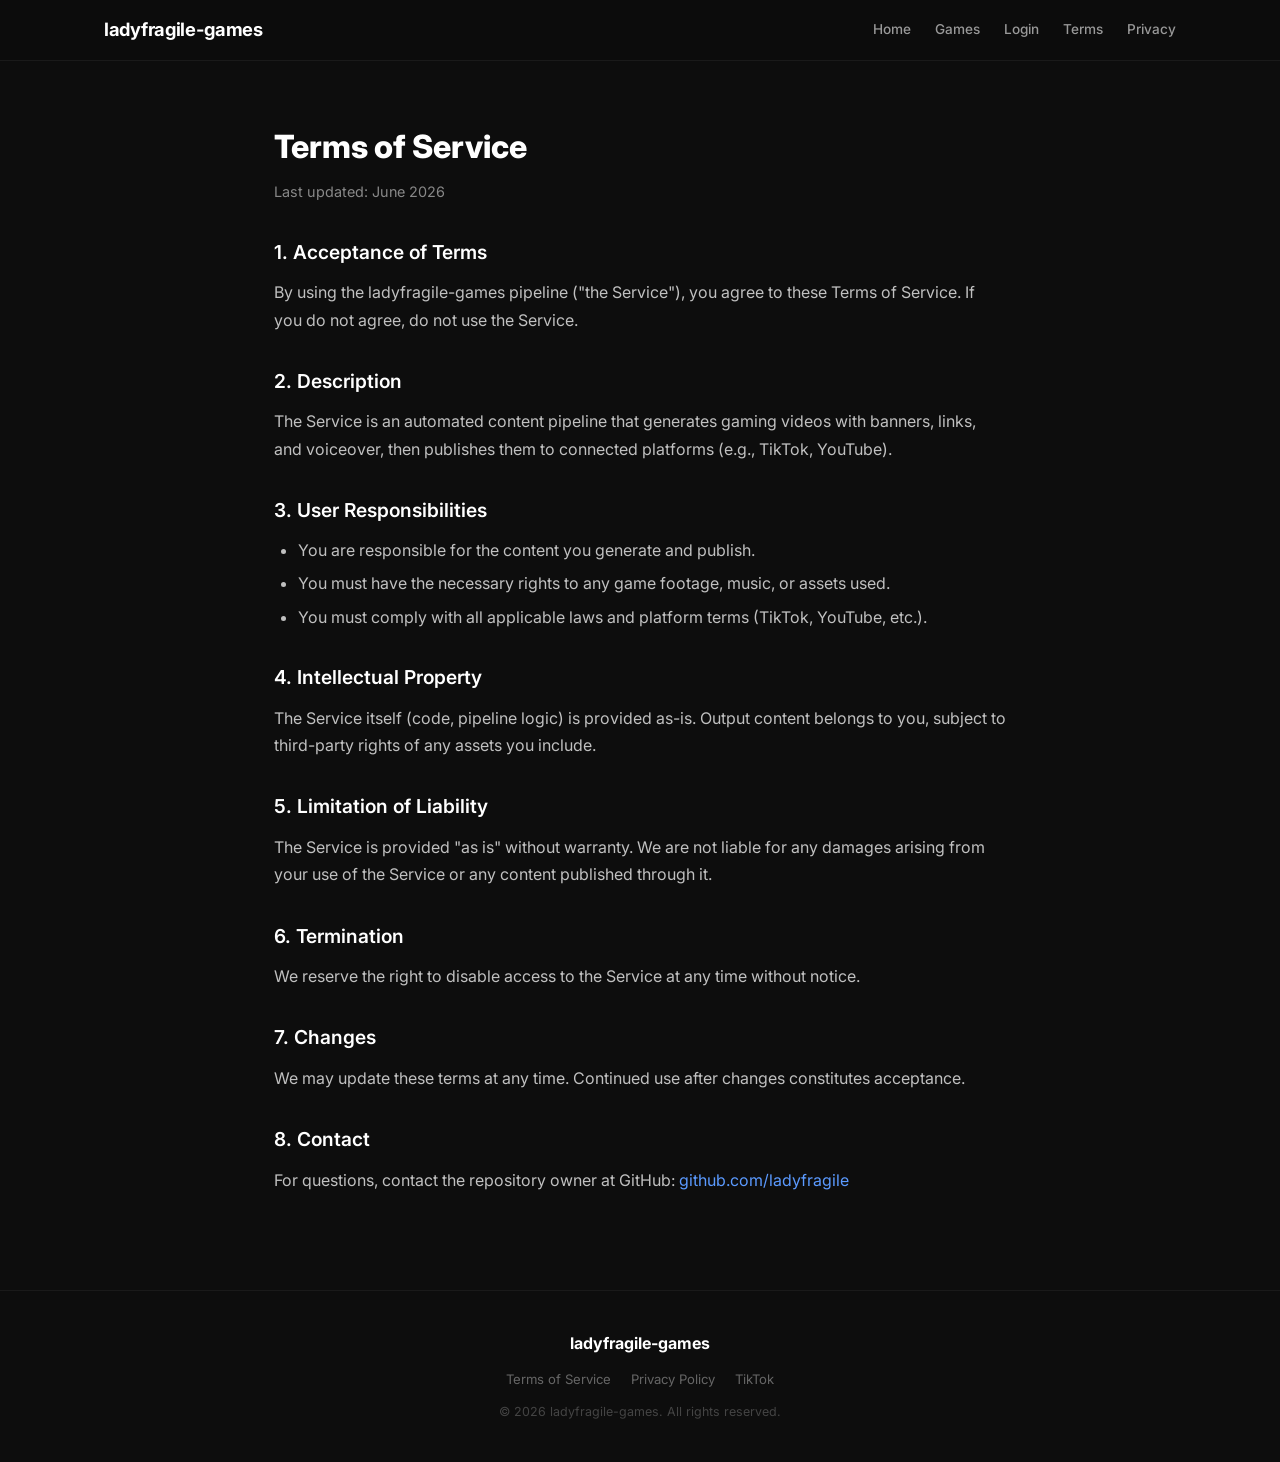
==== terms-of-service/index.html @ ef2c11cd "Remove obsolete TikTok verification files, delete Terms of Service and add new Privacy Policy and Te" ====
<!DOCTYPE html>
<html lang="en">
<head>
  <meta charset="UTF-8">
  <meta name="viewport" content="width=device-width, initial-scale=1">
  <title>ladyfragile-games Terms of Service</title>
  <link rel="icon" href="../favicon.ico" type="image/x-icon">
  <link rel="preconnect" href="https://fonts.googleapis.com">
  <link rel="preconnect" href="https://fonts.gstatic.com" crossorigin>
  <link href="https://fonts.googleapis.com/css2?family=Inter:wght@400;500;600;700;800&display=swap" rel="stylesheet">
  <link rel="stylesheet" href="../css/style.css">
  <style>
    .legal-content { max-width: 780px; margin: 0 auto; padding: 60px 24px 80px; }
    .legal-content h1 { font-size: 2rem; font-weight: 800; color: #fff; margin-bottom: 8px; }
    .legal-content .date { color: #888; font-size: 0.9rem; margin-bottom: 32px; }
    .legal-content h2 { font-size: 1.2rem; font-weight: 600; margin-top: 32px; margin-bottom: 12px; color: #fff; }
    .legal-content p { margin-bottom: 16px; color: #c0c0c0; line-height: 1.7; }
    .legal-content ul { margin: 12px 0 20px 24px; color: #c0c0c0; }
    .legal-content li { margin-bottom: 8px; }
    .legal-content strong { color: #e0e0e0; }
    .legal-content a { color: #5b9aff; }
  </style>
</head>
<body>

  <!-- HEADER -->
  <header class="header">
    <div class="container header-inner">
      <a href="/" class="logo">ladyfragile-games</a>
      <nav class="nav">
        <a href="/">Home</a>
        <a href="/#games">Games</a>
        <a href="#" id="loginBtn">Login</a>
        <a href="/terms-of-service/">Terms</a>
        <a href="/privacy-policy">Privacy</a>
      </nav>
    </div>
  </header>

  <div class="legal-content">
    <h1>Terms of Service</h1>
    <p class="date">Last updated: June 2026</p>

    <h2>1. Acceptance of Terms</h2>
    <p>By using the ladyfragile-games pipeline ("the Service"), you agree to these Terms of Service. If you do not agree, do not use the Service.</p>

    <h2>2. Description</h2>
    <p>The Service is an automated content pipeline that generates gaming videos with banners, links, and voiceover, then publishes them to connected platforms (e.g., TikTok, YouTube).</p>

    <h2>3. User Responsibilities</h2>
    <ul>
      <li>You are responsible for the content you generate and publish.</li>
      <li>You must have the necessary rights to any game footage, music, or assets used.</li>
      <li>You must comply with all applicable laws and platform terms (TikTok, YouTube, etc.).</li>
    </ul>

    <h2>4. Intellectual Property</h2>
    <p>The Service itself (code, pipeline logic) is provided as-is. Output content belongs to you, subject to third-party rights of any assets you include.</p>

    <h2>5. Limitation of Liability</h2>
    <p>The Service is provided "as is" without warranty. We are not liable for any damages arising from your use of the Service or any content published through it.</p>

    <h2>6. Termination</h2>
    <p>We reserve the right to disable access to the Service at any time without notice.</p>

    <h2>7. Changes</h2>
    <p>We may update these terms at any time. Continued use after changes constitutes acceptance.</p>

    <h2>8. Contact</h2>
    <p>For questions, contact the repository owner at GitHub: <a href="https://github.com/ladyfragile" target="_blank">github.com/ladyfragile</a></p>
  </div>

  <!-- FOOTER -->
  <footer class="footer">
    <div class="container footer-inner">
      <div class="footer-brand">ladyfragile-games</div>
      <div class="footer-links">
        <a href="/terms-of-service/">Terms of Service</a>
        <a href="/privacy-policy">Privacy Policy</a>
        <a href="https://www.tiktok.com/@ladyfragile1" target="_blank">TikTok</a>
      </div>
      <div class="footer-copy">&copy; 2026 ladyfragile-games. All rights reserved.</div>
    </div>
  </footer>

  <script src="../js/main.js"></script>
</body>
</html>
---- css/style.css ----
* { margin: 0; padding: 0; box-sizing: border-box; }
html { scroll-behavior: smooth; }
body {
  font-family: 'Inter', -apple-system, BlinkMacSystemFont, 'Segoe UI', Roboto, sans-serif;
  color: #e0e0e0;
  background: #0d0d0d;
  line-height: 1.6;
}
a { color: #fe2c55; text-decoration: none; transition: color .2s; }
a:hover { color: #ff6b8a; }
.container {
  max-width: 1120px;
  margin: 0 auto;
  padding: 0 24px;
}

/* HEADER */
.header {
  position: sticky;
  top: 0;
  z-index: 100;
  background: #0d0d0dcc;
  backdrop-filter: blur(12px);
  border-bottom: 1px solid #1a1a1a;
}
.header-inner {
  display: flex;
  align-items: center;
  justify-content: space-between;
  height: 60px;
}
.logo {
  font-size: 1.15rem;
  font-weight: 700;
  color: #fff;
  letter-spacing: -0.3px;
}
.logo:hover { color: #fe2c55; }
.nav { display: flex; gap: 24px; }
.nav a {
  font-size: .85rem;
  font-weight: 500;
  color: #999;
  transition: color .2s;
}
.nav a:hover { color: #fff; }

/* HERO */
.hero {
  padding: 100px 0 80px;
  text-align: center;
  background: linear-gradient(180deg, #0d0d0d 0%, #111 50%, #0d0d0d 100%);
}
.hero-inner { max-width: 680px; }
.hero h1 {
  font-size: 3rem;
  font-weight: 800;
  color: #fff;
  letter-spacing: -1px;
  margin-bottom: 16px;
}
.hero-sub {
  font-size: 1.1rem;
  color: #888;
  margin-bottom: 32px;
  line-height: 1.7;
}
.btn {
  display: inline-block;
  padding: 14px 36px;
  border-radius: 8px;
  background: #fe2c55;
  color: #fff;
  font-weight: 600;
  font-size: .95rem;
  transition: background .2s, transform .15s;
}
.btn:hover {
  background: #e01e45;
  color: #fff;
  transform: translateY(-1px);
}

/* SECTIONS */
.section {
  padding: 80px 0;
}
.section-dark {
  background: #111;
}
.section-title {
  font-size: 1.75rem;
  font-weight: 700;
  color: #fff;
  text-align: center;
  margin-bottom: 8px;
}
.section-desc {
  text-align: center;
  color: #666;
  margin-bottom: 48px;
  font-size: .95rem;
}

/* GAMES GRID */
.games-grid {
  display: grid;
  grid-template-columns: repeat(auto-fill, minmax(300px, 1fr));
  gap: 24px;
}
.game-card-link {
  text-decoration: none;
  color: inherit;
  display: block;
}
.game-card {
  background: #181818;
  border-radius: 12px;
  overflow: hidden;
  border: 1px solid #222;
  transition: border-color .2s, transform .2s;
}
.game-card:hover {
  border-color: #333;
  transform: translateY(-2px);
}
.game-thumb {
  width: 100%;
  height: 180px;
  object-fit: cover;
  display: block;
  background: #222;
}
.game-thumb-placeholder {
  width: 100%;
  height: 180px;
  display: flex;
  align-items: center;
  justify-content: center;
  font-size: 2.5rem;
  font-weight: 800;
  color: #fff;
  letter-spacing: 1px;
}
.game-info {
  padding: 16px 18px 18px;
}
.game-name {
  font-size: 1rem;
  font-weight: 600;
  color: #fff;
  margin-bottom: 8px;
  line-height: 1.3;
}
.game-stars {
  display: flex;
  gap: 3px;
  margin-bottom: 12px;
}
.star {
  font-size: 1rem;
  color: #444;
  transition: color .2s;
}
.star.active { color: #f5a623; }
.game-link {
  display: inline-flex;
  align-items: center;
  gap: 6px;
  font-size: .82rem;
  font-weight: 600;
  color: #fe2c55;
  transition: color .2s;
}
.game-link:hover { color: #ff6b8a; }

/* REVIEWS */
.reviews-grid {
  display: grid;
  grid-template-columns: repeat(auto-fill, minmax(300px, 1fr));
  gap: 24px;
}
.review-card {
  background: #181818;
  border-radius: 12px;
  padding: 24px;
  border: 1px solid #222;
}
.review-header {
  display: flex;
  align-items: center;
  gap: 12px;
  margin-bottom: 14px;
}
.review-avatar {
  width: 42px;
  height: 42px;
  border-radius: 50%;
  display: flex;
  align-items: center;
  justify-content: center;
  font-weight: 700;
  font-size: .9rem;
  color: #fff;
  flex-shrink: 0;
}
.review-author { font-weight: 600; color: #fff; font-size: .9rem; }
.review-stars { display: flex; gap: 2px; margin-top: 3px; }
.review-text {
  color: #999;
  font-size: .88rem;
  line-height: 1.6;
}

/* ABOUT */
.about-content {
  max-width: 720px;
  margin: 0 auto;
}
.about-content p {
  color: #999;
  margin-bottom: 16px;
  font-size: .95rem;
  line-height: 1.7;
}
.about-steps {
  display: grid;
  grid-template-columns: repeat(auto-fill, minmax(220px, 1fr));
  gap: 20px;
  margin-top: 40px;
}
.step {
  background: #181818;
  border-radius: 12px;
  padding: 24px;
  text-align: center;
  border: 1px solid #222;
}
.step-num {
  width: 40px;
  height: 40px;
  border-radius: 50%;
  background: #fe2c55;
  color: #fff;
  font-weight: 700;
  font-size: 1.1rem;
  display: flex;
  align-items: center;
  justify-content: center;
  margin: 0 auto 12px;
}
.step h3 {
  font-size: .95rem;
  font-weight: 600;
  color: #fff;
  margin-bottom: 8px;
}
.step p {
  font-size: .82rem;
  color: #666;
  margin-bottom: 0;
}

/* OAUTH CALLBACK */
.oauth-callback {
  position: fixed;
  top: 0;
  left: 0;
  right: 0;
  z-index: 200;
  background: rgba(0,0,0,0.85);
  display: flex;
  align-items: flex-start;
  justify-content: center;
  padding-top: 60px;
  min-height: 100vh;
}
.oauth-callback.hidden { display: none; }
.oauth-callback-inner {
  background: #181818;
  border: 1px solid #333;
  border-radius: 16px;
  padding: 40px;
  max-width: 560px;
  width: 90%;
  text-align: center;
}
.oauth-callback-header {
  display: flex;
  align-items: center;
  justify-content: center;
  gap: 10px;
  font-size: 1.3rem;
  font-weight: 700;
  color: #fff;
  margin-bottom: 16px;
}
.oauth-callback-icon {
  width: 40px;
  height: 40px;
  border-radius: 50%;
  background: #2ecc71;
  color: #fff;
  display: flex;
  align-items: center;
  justify-content: center;
  font-size: 1.2rem;
}
.oauth-callback-inner p {
  color: #999;
  font-size: .9rem;
  margin-bottom: 16px;
  line-height: 1.6;
}
.oauth-code-box {
  display: flex;
  align-items: center;
  gap: 10px;
  background: #111;
  border: 1px solid #333;
  border-radius: 8px;
  padding: 12px 16px;
  margin-bottom: 16px;
  word-break: break-all;
}
.oauth-code-box code {
  flex: 1;
  font-family: 'Courier New', monospace;
  font-size: .82rem;
  color: #5b9aff;
  text-align: left;
}
.oauth-callback-hint {
  font-size: .82rem !important;
  color: #666 !important;
}
.oauth-callback-hint code {
  font-family: 'Courier New', monospace;
  font-size: .82rem;
  color: #888;
  background: #111;
  padding: 2px 6px;
  border-radius: 4px;
}

/* HERO BUTTONS */
.hero-buttons {
  display: flex;
  gap: 12px;
  justify-content: center;
  flex-wrap: wrap;
}
.btn-outline {
  background: transparent;
  border: 2px solid #fe2c55;
  color: #fe2c55;
}
.btn-outline:hover {
  background: #fe2c55;
  color: #fff;
}
.btn-small {
  padding: 8px 18px;
  font-size: .82rem;
  flex-shrink: 0;
}

/* FOOTER */
.footer {
  padding: 40px 0;
  border-top: 1px solid #1a1a1a;
  text-align: center;
}
.footer-inner { display: flex; flex-direction: column; align-items: center; gap: 12px; }
.footer-brand { font-weight: 700; color: #fff; font-size: 1rem; }
.footer-links { display: flex; gap: 20px; }
.footer-links a { font-size: .82rem; color: #666; }
.footer-links a:hover { color: #fe2c55; }
.footer-copy { font-size: .78rem; color: #444; }

/* RESPONSIVE */
@media (max-width: 640px) {
  .hero { padding: 60px 0 50px; }
  .hero h1 { font-size: 2rem; }
  .hero-sub { font-size: .95rem; }
  .nav { gap: 14px; }
  .nav a { font-size: .78rem; }
  .games-grid { grid-template-columns: 1fr; }
  .reviews-grid { grid-template-columns: 1fr; }
  .about-steps { grid-template-columns: 1fr 1fr; }
}
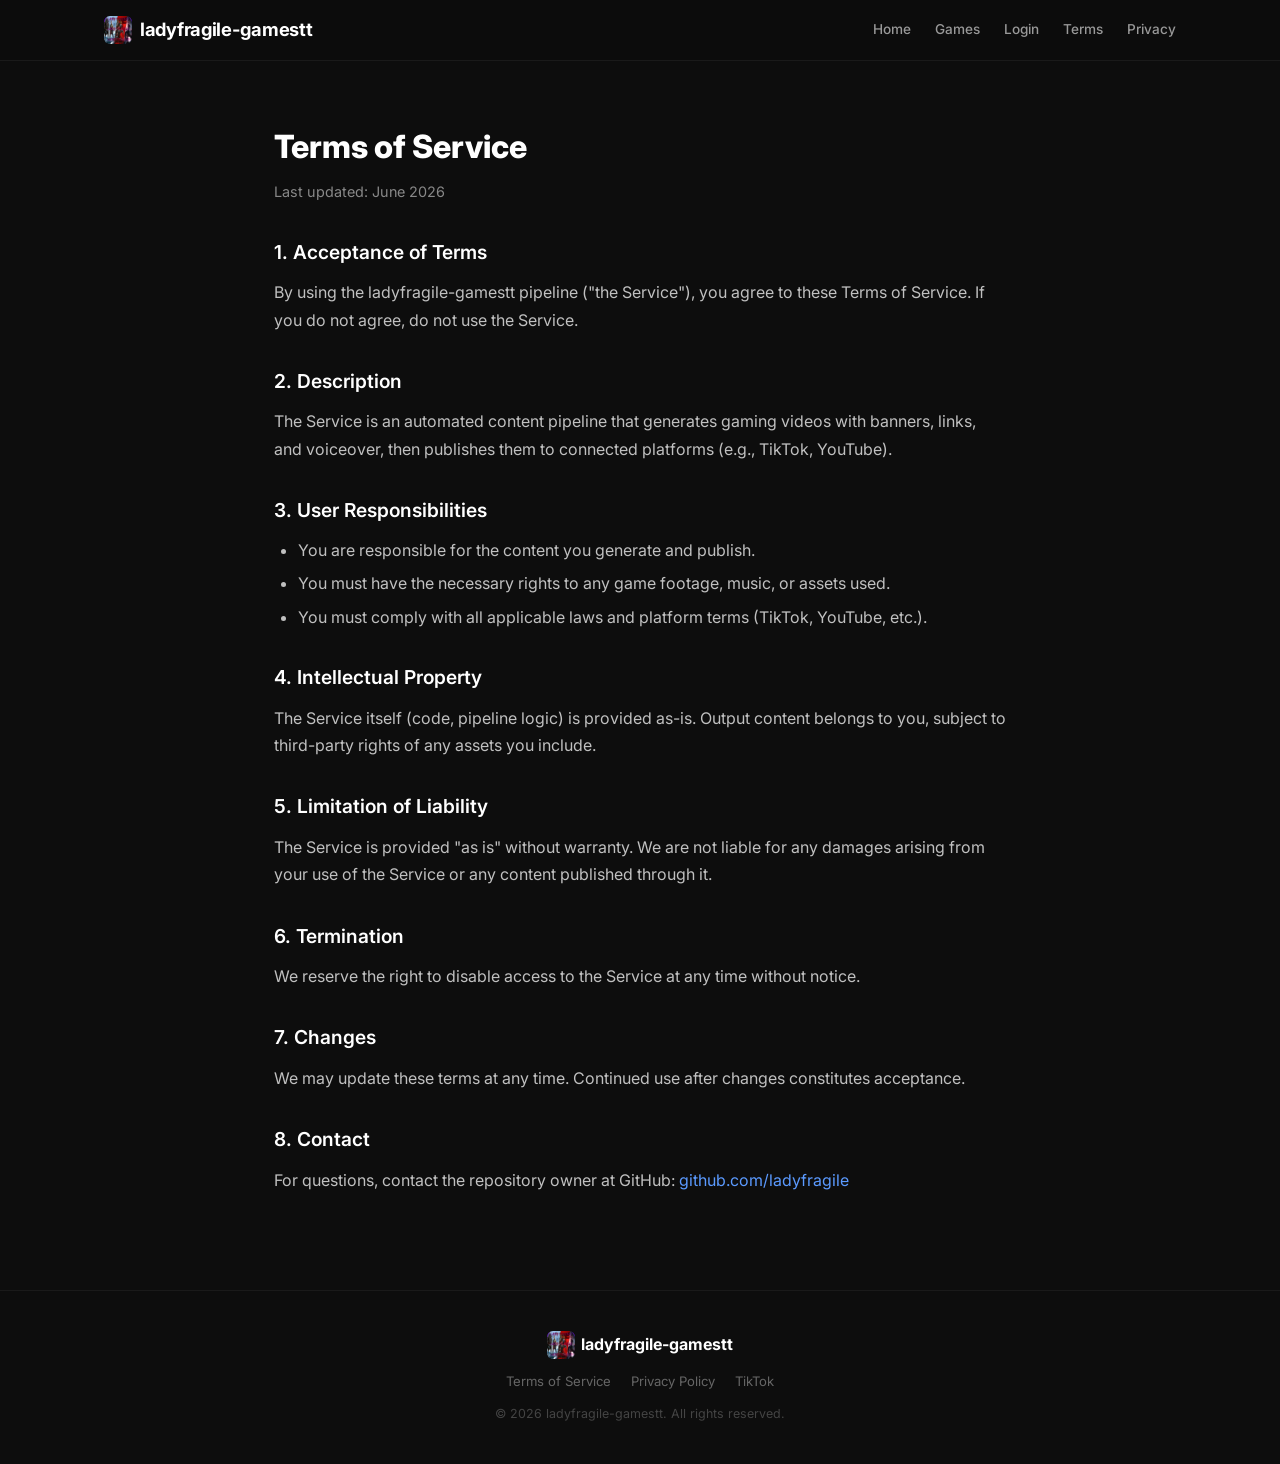
==== commit 19d7130b: "Add new icon and banner images for enhanced UI" ====
--- a/terms-of-service/index.html
+++ b/terms-of-service/index.html
@@ -1,88 +1,164 @@
-<!DOCTYPE html>
+<!doctype html>
 <html lang="en">
-<head>
-  <meta charset="UTF-8">
-  <meta name="viewport" content="width=device-width, initial-scale=1">
-  <title>ladyfragile-games Terms of Service</title>
-  <link rel="icon" href="../favicon.ico" type="image/x-icon">
-  <link rel="preconnect" href="https://fonts.googleapis.com">
-  <link rel="preconnect" href="https://fonts.gstatic.com" crossorigin>
-  <link href="https://fonts.googleapis.com/css2?family=Inter:wght@400;500;600;700;800&display=swap" rel="stylesheet">
-  <link rel="stylesheet" href="../css/style.css">
-  <style>
-    .legal-content { max-width: 780px; margin: 0 auto; padding: 60px 24px 80px; }
-    .legal-content h1 { font-size: 2rem; font-weight: 800; color: #fff; margin-bottom: 8px; }
-    .legal-content .date { color: #888; font-size: 0.9rem; margin-bottom: 32px; }
-    .legal-content h2 { font-size: 1.2rem; font-weight: 600; margin-top: 32px; margin-bottom: 12px; color: #fff; }
-    .legal-content p { margin-bottom: 16px; color: #c0c0c0; line-height: 1.7; }
-    .legal-content ul { margin: 12px 0 20px 24px; color: #c0c0c0; }
-    .legal-content li { margin-bottom: 8px; }
-    .legal-content strong { color: #e0e0e0; }
-    .legal-content a { color: #5b9aff; }
-  </style>
-</head>
-<body>
+  <head>
+    <meta charset="UTF-8" />
+    <meta name="viewport" content="width=device-width, initial-scale=1" />
+    <title>ladyfragile-gamestt Terms of Service</title>
+    <link rel="icon" href="../favicon.ico" type="image/x-icon" />
+    <link rel="preconnect" href="https://fonts.googleapis.com" />
+    <link rel="preconnect" href="https://fonts.gstatic.com" crossorigin />
+    <link
+      href="https://fonts.googleapis.com/css2?family=Inter:wght@400;500;600;700;800&display=swap"
+      rel="stylesheet"
+    />
+    <link rel="stylesheet" href="../css/style.css" />
+    <style>
+      .legal-content {
+        max-width: 780px;
+        margin: 0 auto;
+        padding: 60px 24px 80px;
+      }
+      .legal-content h1 {
+        font-size: 2rem;
+        font-weight: 800;
+        color: #fff;
+        margin-bottom: 8px;
+      }
+      .legal-content .date {
+        color: #888;
+        font-size: 0.9rem;
+        margin-bottom: 32px;
+      }
+      .legal-content h2 {
+        font-size: 1.2rem;
+        font-weight: 600;
+        margin-top: 32px;
+        margin-bottom: 12px;
+        color: #fff;
+      }
+      .legal-content p {
+        margin-bottom: 16px;
+        color: #c0c0c0;
+        line-height: 1.7;
+      }
+      .legal-content ul {
+        margin: 12px 0 20px 24px;
+        color: #c0c0c0;
+      }
+      .legal-content li {
+        margin-bottom: 8px;
+      }
+      .legal-content strong {
+        color: #e0e0e0;
+      }
+      .legal-content a {
+        color: #5b9aff;
+      }
+    </style>
+  </head>
+  <body>
+    <!-- HEADER -->
+    <header class="header">
+      <div class="container header-inner">
+        <a href="/" class="logo"
+          ><img src="../icon.png" class="header-icon" alt="" />
+          ladyfragile-gamestt</a
+        >
+        <nav class="nav">
+          <a href="/">Home</a>
+          <a href="/#games">Games</a>
+          <a href="#" id="loginBtn">Login</a>
+          <a href="/terms-of-service/">Terms</a>
+          <a href="/privacy-policy">Privacy</a>
+        </nav>
+      </div>
+    </header>
 
-  <!-- HEADER -->
-  <header class="header">
-    <div class="container header-inner">
-      <a href="/" class="logo">ladyfragile-games</a>
-      <nav class="nav">
-        <a href="/">Home</a>
-        <a href="/#games">Games</a>
-        <a href="#" id="loginBtn">Login</a>
-        <a href="/terms-of-service/">Terms</a>
-        <a href="/privacy-policy">Privacy</a>
-      </nav>
+    <div class="legal-content">
+      <h1>Terms of Service</h1>
+      <p class="date">Last updated: June 2026</p>
+
+      <h2>1. Acceptance of Terms</h2>
+      <p>
+        By using the ladyfragile-gamestt pipeline ("the Service"), you agree to
+        these Terms of Service. If you do not agree, do not use the Service.
+      </p>
+
+      <h2>2. Description</h2>
+      <p>
+        The Service is an automated content pipeline that generates gaming
+        videos with banners, links, and voiceover, then publishes them to
+        connected platforms (e.g., TikTok, YouTube).
+      </p>
+
+      <h2>3. User Responsibilities</h2>
+      <ul>
+        <li>You are responsible for the content you generate and publish.</li>
+        <li>
+          You must have the necessary rights to any game footage, music, or
+          assets used.
+        </li>
+        <li>
+          You must comply with all applicable laws and platform terms (TikTok,
+          YouTube, etc.).
+        </li>
+      </ul>
+
+      <h2>4. Intellectual Property</h2>
+      <p>
+        The Service itself (code, pipeline logic) is provided as-is. Output
+        content belongs to you, subject to third-party rights of any assets you
+        include.
+      </p>
+
+      <h2>5. Limitation of Liability</h2>
+      <p>
+        The Service is provided "as is" without warranty. We are not liable for
+        any damages arising from your use of the Service or any content
+        published through it.
+      </p>
+
+      <h2>6. Termination</h2>
+      <p>
+        We reserve the right to disable access to the Service at any time
+        without notice.
+      </p>
+
+      <h2>7. Changes</h2>
+      <p>
+        We may update these terms at any time. Continued use after changes
+        constitutes acceptance.
+      </p>
+
+      <h2>8. Contact</h2>
+      <p>
+        For questions, contact the repository owner at GitHub:
+        <a href="https://github.com/alexeievenepoel" target="_blank"
+          >github.com/ladyfragile</a
+        >
+      </p>
     </div>
-  </header>
 
-  <div class="legal-content">
-    <h1>Terms of Service</h1>
-    <p class="date">Last updated: June 2026</p>
+    <!-- FOOTER -->
+    <footer class="footer">
+      <div class="container footer-inner">
+        <div class="footer-brand">
+          <img src="../icon.png" class="header-icon" alt="" />
+          ladyfragile-gamestt
+        </div>
+        <div class="footer-links">
+          <a href="/terms-of-service/">Terms of Service</a>
+          <a href="/privacy-policy">Privacy Policy</a>
+          <a href="https://www.tiktok.com/@ladyfragile1" target="_blank"
+            >TikTok</a
+          >
+        </div>
+        <div class="footer-copy">
+          &copy; 2026 ladyfragile-gamestt. All rights reserved.
+        </div>
+      </div>
+    </footer>
 
-    <h2>1. Acceptance of Terms</h2>
-    <p>By using the ladyfragile-games pipeline ("the Service"), you agree to these Terms of Service. If you do not agree, do not use the Service.</p>
-
-    <h2>2. Description</h2>
-    <p>The Service is an automated content pipeline that generates gaming videos with banners, links, and voiceover, then publishes them to connected platforms (e.g., TikTok, YouTube).</p>
-
-    <h2>3. User Responsibilities</h2>
-    <ul>
-      <li>You are responsible for the content you generate and publish.</li>
-      <li>You must have the necessary rights to any game footage, music, or assets used.</li>
-      <li>You must comply with all applicable laws and platform terms (TikTok, YouTube, etc.).</li>
-    </ul>
-
-    <h2>4. Intellectual Property</h2>
-    <p>The Service itself (code, pipeline logic) is provided as-is. Output content belongs to you, subject to third-party rights of any assets you include.</p>
-
-    <h2>5. Limitation of Liability</h2>
-    <p>The Service is provided "as is" without warranty. We are not liable for any damages arising from your use of the Service or any content published through it.</p>
-
-    <h2>6. Termination</h2>
-    <p>We reserve the right to disable access to the Service at any time without notice.</p>
-
-    <h2>7. Changes</h2>
-    <p>We may update these terms at any time. Continued use after changes constitutes acceptance.</p>
-
-    <h2>8. Contact</h2>
-    <p>For questions, contact the repository owner at GitHub: <a href="https://github.com/ladyfragile" target="_blank">github.com/ladyfragile</a></p>
-  </div>
-
-  <!-- FOOTER -->
-  <footer class="footer">
-    <div class="container footer-inner">
-      <div class="footer-brand">ladyfragile-games</div>
-      <div class="footer-links">
-        <a href="/terms-of-service/">Terms of Service</a>
-        <a href="/privacy-policy">Privacy Policy</a>
-        <a href="https://www.tiktok.com/@ladyfragile1" target="_blank">TikTok</a>
-      </div>
-      <div class="footer-copy">&copy; 2026 ladyfragile-games. All rights reserved.</div>
-    </div>
-  </footer>
-
-  <script src="../js/main.js"></script>
-</body>
-</html>+    <script src="../js/main.js"></script>
+  </body>
+</html>
--- a/css/style.css
+++ b/css/style.css
@@ -30,12 +30,22 @@
   height: 60px;
 }
 .logo {
+  display: flex;
+  align-items: center;
+  gap: 8px;
   font-size: 1.15rem;
   font-weight: 700;
   color: #fff;
   letter-spacing: -0.3px;
 }
 .logo:hover { color: #fe2c55; }
+.header-icon {
+  width: 28px;
+  height: 28px;
+  border-radius: 6px;
+  display: block;
+  flex-shrink: 0;
+}
 .nav { display: flex; gap: 24px; }
 .nav a {
   font-size: .85rem;
@@ -372,7 +382,7 @@
   text-align: center;
 }
 .footer-inner { display: flex; flex-direction: column; align-items: center; gap: 12px; }
-.footer-brand { font-weight: 700; color: #fff; font-size: 1rem; }
+.footer-brand { display: flex; align-items: center; gap: 6px; font-weight: 700; color: #fff; font-size: 1rem; }
 .footer-links { display: flex; gap: 20px; }
 .footer-links a { font-size: .82rem; color: #666; }
 .footer-links a:hover { color: #fe2c55; }
